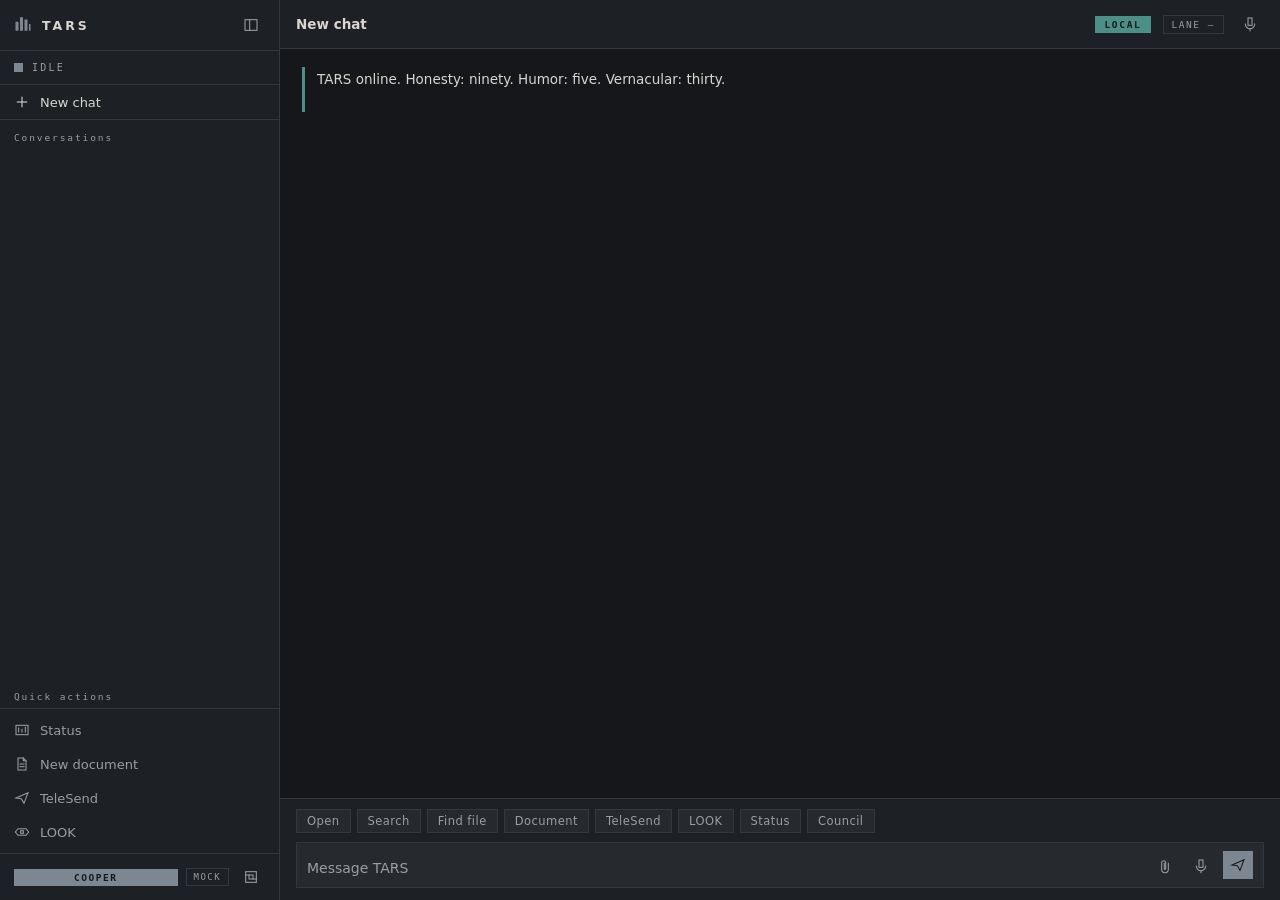
==== tars/app/index.html @ 4f1088f0 "[APP] P-APP-0 — Bridge shell + mock bridge: full anatomy, palette-exact, 52/52 selftest green" ====
<!DOCTYPE html>
<html lang="en">
<head>
<meta charset="utf-8">
<meta name="viewport" content="width=device-width, initial-scale=1">
<title>TARS</title>
<link rel="stylesheet" href="app.css">
</head>
<body>

<svg class="sprite" aria-hidden="true" focusable="false" xmlns="http://www.w3.org/2000/svg">
  <symbol id="ic-panel" viewBox="0 0 24 24"><rect x="3" y="4" width="18" height="16"></rect><line x1="10" y1="4" x2="10" y2="20"></line></symbol>
  <symbol id="ic-plus" viewBox="0 0 24 24"><line x1="12" y1="5" x2="12" y2="19"></line><line x1="5" y1="12" x2="19" y2="12"></line></symbol>
  <symbol id="ic-gauge" viewBox="0 0 24 24"><rect x="3" y="5" width="18" height="14"></rect><line x1="7" y1="15" x2="7" y2="9"></line><line x1="12" y1="15" x2="12" y2="11"></line><line x1="17" y1="15" x2="17" y2="8"></line></symbol>
  <symbol id="ic-doc" viewBox="0 0 24 24"><path d="M6 3h8l4 4v14H6z"></path><polyline points="14 3 14 7 18 7"></polyline><line x1="9" y1="12" x2="15" y2="12"></line><line x1="9" y1="16" x2="15" y2="16"></line></symbol>
  <symbol id="ic-send" viewBox="0 0 24 24"><polygon points="3 12 21 4 15 20 11 13"></polygon></symbol>
  <symbol id="ic-eye" viewBox="0 0 24 24"><path d="M2 12l4-5h12l4 5-4 5H6z"></path><rect x="10" y="10" width="4" height="4"></rect></symbol>
  <symbol id="ic-mic" viewBox="0 0 24 24"><rect x="9" y="3" width="6" height="11"></rect><path d="M5 12a7 7 0 0 0 14 0"></path><line x1="12" y1="19" x2="12" y2="22"></line></symbol>
  <symbol id="ic-clip" viewBox="0 0 24 24"><path d="M17 8v9a5 5 0 0 1-10 0V7a3 3 0 0 1 6 0v9a1 1 0 0 1-2 0V8"></path></symbol>
  <symbol id="ic-gear" viewBox="0 0 24 24"><rect x="9" y="9" width="6" height="6"></rect><rect x="4" y="4" width="16" height="16"></rect><line x1="4" y1="9" x2="9" y2="9"></line><line x1="15" y1="15" x2="20" y2="15"></line></symbol>
  <symbol id="ic-lock" viewBox="0 0 24 24"><rect x="5" y="11" width="14" height="9"></rect><path d="M8 11V8a4 4 0 0 1 8 0v3"></path></symbol>
  <symbol id="ic-back" viewBox="0 0 24 24"><line x1="20" y1="12" x2="5" y2="12"></line><polyline points="11 6 5 12 11 18"></polyline></symbol>
  <symbol id="ic-mark" viewBox="0 0 24 24"><rect x="2" y="9" width="4" height="12"></rect><rect x="8" y="3" width="4" height="18"></rect><rect x="14" y="6" width="4" height="15"></rect><rect x="20" y="12" width="2" height="9"></rect></symbol>
</svg>

<div class="shell" id="shell">

  <aside class="sidebar" id="sidebar">
    <div class="side-head">
      <span class="mark" aria-hidden="true"><svg class="glyph glyph-mark"><use href="#ic-mark"></use></svg></span>
      <span class="wordmark">TARS</span>
      <button type="button" class="icon-btn" id="collapse-btn" title="Collapse sidebar" aria-label="Collapse sidebar"><svg class="glyph"><use href="#ic-panel"></use></svg></button>
    </div>

    <div class="side-state" id="side-state">
      <span class="state-dot" id="state-dot" aria-hidden="true"></span>
      <span class="state-label" id="state-label">IDLE</span>
    </div>

    <button type="button" class="side-btn" id="new-chat-btn"><svg class="glyph"><use href="#ic-plus"></use></svg><span>New chat</span></button>

    <div class="side-section-title">Conversations</div>
    <ul class="chat-list" id="chat-list"></ul>

    <div class="side-section-title">Quick actions</div>
    <div class="quick-list" id="quick-list">
      <button type="button" class="side-btn" data-quick="status"><svg class="glyph"><use href="#ic-gauge"></use></svg><span>Status</span></button>
      <button type="button" class="side-btn" data-quick="document"><svg class="glyph"><use href="#ic-doc"></use></svg><span>New document</span></button>
      <button type="button" class="side-btn" data-quick="telesend"><svg class="glyph"><use href="#ic-send"></use></svg><span>TeleSend</span></button>
      <button type="button" class="side-btn" data-quick="look"><svg class="glyph"><use href="#ic-eye"></use></svg><span>LOOK</span></button>
    </div>

    <div class="side-foot">
      <span class="id-chip" id="id-chip">COOPER</span>
      <span class="mock-tag" id="mock-tag" hidden>MOCK</span>
      <button type="button" class="icon-btn" id="settings-btn" title="Settings" aria-label="Settings"><svg class="glyph"><use href="#ic-gear"></use></svg></button>
    </div>
  </aside>

  <main class="stage" id="stage">

    <section class="view view-chat" id="view-chat">
      <header class="stage-head">
        <h1 class="chat-title" id="chat-title">New chat</h1>
        <span class="hue-pill" id="hue-pill">LOCAL</span>
        <span class="lane-tag" id="lane-tag">LANE —</span>
        <button type="button" class="icon-btn" id="head-mic-btn" title="Push to talk" aria-label="Push to talk"><svg class="glyph"><use href="#ic-mic"></use></svg></button>
      </header>

      <div class="transcript" id="transcript">
        <div class="hero" id="hero">
          <svg class="hero-art" viewBox="0 0 240 120" aria-hidden="true">
            <rect x="24" y="30" width="26" height="66"></rect>
            <rect x="62" y="14" width="26" height="82"></rect>
            <rect x="100" y="38" width="26" height="58"></rect>
            <rect x="152" y="24" width="26" height="72"></rect>
            <rect x="190" y="46" width="26" height="50"></rect>
          </svg>
          <p class="hero-note" id="hero-note">Bridge shell. Assets land at Merge Day.</p>
        </div>
        <div class="messages" id="messages"></div>
      </div>

      <div class="voice-strip" id="voice-strip" hidden>
        <span class="voice-label" id="voice-label">LISTENING</span>
        <span class="voice-bars" id="voice-bars" aria-hidden="true"></span>
      </div>

      <div class="composer">
        <div class="chip-row" id="chip-row">
          <button type="button" class="chip" data-fill="open ">Open</button>
          <button type="button" class="chip" data-fill="search ">Search</button>
          <button type="button" class="chip" data-fill="find file ">Find file</button>
          <button type="button" class="chip" data-fill="document ">Document</button>
          <button type="button" class="chip" data-fill="telesend ">TeleSend</button>
          <button type="button" class="chip" data-fill="look">LOOK</button>
          <button type="button" class="chip" data-fill="status">Status</button>
          <button type="button" class="chip" data-fill="council ">Council</button>
        </div>
        <div class="input-bar">
          <textarea id="composer-input" class="composer-input" rows="1" placeholder="Message TARS" aria-label="Message TARS"></textarea>
          <input type="file" id="attach-input" class="attach-input" aria-hidden="true" tabindex="-1">
          <button type="button" class="icon-btn" id="attach-btn" title="Attach a file" aria-label="Attach a file"><svg class="glyph"><use href="#ic-clip"></use></svg></button>
          <button type="button" class="icon-btn" id="mic-btn" title="Push to talk" aria-label="Push to talk"><svg class="glyph"><use href="#ic-mic"></use></svg></button>
          <button type="button" class="go-btn" id="send-btn" title="Send" aria-label="Send"><svg class="glyph"><use href="#ic-send"></use></svg></button>
        </div>
      </div>
    </section>

    <section class="view view-settings" id="view-settings" hidden>
      <header class="stage-head">
        <button type="button" class="icon-btn" id="settings-back" title="Back to conversation" aria-label="Back to conversation"><svg class="glyph"><use href="#ic-back"></use></svg></button>
        <h1 class="chat-title">Settings</h1>
      </header>
      <div class="settings-body">
        <nav class="panel-nav"><button type="button" class="panel-tab is-on" id="tab-dials">Dials</button></nav>
        <div class="panel" id="panel-dials">
          <h2 class="panel-title">Command dials</h2>
          <p class="panel-note">Numbers, not personalities. Cooper's verified voice or this panel moves them.</p>

          <div class="dial-row is-locked">
            <div class="dial-head"><span class="dial-name"><svg class="glyph glyph-lock"><use href="#ic-lock"></use></svg>HONESTY</span><span class="dial-value" id="val-honesty">90</span></div>
            <input type="range" min="0" max="100" value="90" id="dial-honesty" class="dial-range" aria-label="Honesty">
          </div>

          <div class="dial-row">
            <div class="dial-head"><span class="dial-name">HUMOR</span><span class="dial-value" id="val-humor">5</span></div>
            <input type="range" min="0" max="100" value="5" id="dial-humor" class="dial-range" aria-label="Humor">
          </div>

          <div class="dial-row">
            <div class="dial-head"><span class="dial-name">VERNACULAR</span><span class="dial-value" id="val-vernacular">30</span></div>
            <input type="range" min="0" max="100" value="30" id="dial-vernacular" class="dial-range" aria-label="Vernacular">
          </div>

          <div class="dial-row">
            <div class="dial-head"><span class="dial-name">DISCRETION</span><span class="dial-value" id="val-discretion">95</span></div>
            <input type="range" min="0" max="100" value="95" id="dial-discretion" class="dial-range" aria-label="Discretion">
          </div>

          <div class="dial-row">
            <div class="dial-head"><span class="dial-name">TRUST</span><span class="dial-value" id="val-trust">25</span></div>
            <input type="range" min="0" max="100" value="25" id="dial-trust" class="dial-range" aria-label="Trust">
          </div>

          <div class="preset-row">
            <button type="button" class="preset" data-humor="5" data-vernacular="30">Recruit</button>
            <button type="button" class="preset" data-humor="0" data-vernacular="0">Docking</button>
            <button type="button" class="preset" data-humor="60" data-vernacular="60">Endurance</button>
          </div>

          <p class="dial-notice" id="dial-notice"></p>
        </div>
      </div>
    </section>

    <div class="closed-screen" id="closed-screen" hidden>
      <svg class="hero-art" viewBox="0 0 240 120" aria-hidden="true">
        <rect x="62" y="14" width="26" height="82"></rect>
        <rect x="100" y="38" width="26" height="58"></rect>
        <rect x="152" y="24" width="26" height="72"></rect>
      </svg>
      <p class="closed-label">OFF</p>
    </div>

  </main>
</div>

<div class="modal-scrim" id="modal-scrim" hidden>
  <div class="modal" role="dialog" aria-modal="true" aria-labelledby="modal-title">
    <h2 class="modal-title" id="modal-title">Confirm required</h2>
    <p class="modal-summary" id="modal-summary"></p>
    <p class="modal-target" id="modal-target"></p>
    <label class="modal-label" for="modal-input">Type YES to confirm</label>
    <input type="text" id="modal-input" class="modal-input" autocomplete="off" spellcheck="false">
    <div class="modal-actions">
      <button type="button" class="btn-quiet" id="modal-cancel">Cancel</button>
      <button type="button" class="btn-danger" id="modal-confirm">Confirm</button>
    </div>
  </div>
</div>

<script src="mock.js"></script>
<script src="app.js"></script>
</body>
</html>
---- tars/app/app.css ----
/* TARS Bridge app — Mission Display palette (bible §14). 0px radius, no shadows. */

:root {
  --bg: #15171B;
  --surface-1: #1D2024;
  --surface-2: #262A2F;
  --text: #D9D6CF;
  --text-dim: #9A9DA1;
  --border: #34383D;
  --steel: #7C8791;
  --cloud: #C98A3B;
  --local: #4C8F86;
  --error: #C1453B;
  --success: #7A9B5C;
  --thinking: #6E7C8C;
  --focus: #A7B3BA;
}

* { margin: 0; padding: 0; box-sizing: border-box; border-radius: 0; }

html, body {
  height: 100%;
  background: var(--bg);
  color: var(--text);
  font-family: "Segoe UI Variable", "Segoe UI", system-ui, sans-serif;
  font-size: 14px;
  overflow: hidden;
}

.sprite { position: absolute; width: 0; height: 0; }

.glyph {
  width: 16px;
  height: 16px;
  flex: none;
  fill: none;
  stroke: currentColor;
  stroke-width: 1.6;
  stroke-linecap: square;
  stroke-linejoin: miter;
}

.glyph-mark { width: 18px; height: 18px; fill: var(--steel); stroke: none; }
.glyph-lock { width: 13px; height: 13px; margin-right: 6px; }

button { font: inherit; color: inherit; background: none; border: none; cursor: pointer; }
button:focus-visible,
textarea:focus-visible,
input:focus-visible { outline: 1px solid var(--focus); outline-offset: -1px; }

.shell { display: flex; height: 100%; min-width: 960px; }

/* ── sidebar ───────────────────────────────────────────── */
.sidebar {
  width: 280px;
  flex: none;
  display: flex;
  flex-direction: column;
  background: var(--surface-1);
  border-right: 1px solid var(--border);
  overflow: hidden;
}

.shell.is-collapsed .sidebar { width: 52px; }
.shell.is-collapsed .wordmark,
.shell.is-collapsed .state-label,
.shell.is-collapsed .side-section-title,
.shell.is-collapsed .chat-list,
.shell.is-collapsed .side-btn span,
.shell.is-collapsed .id-chip,
.shell.is-collapsed .mock-tag { display: none; }
.shell.is-collapsed .side-head,
.shell.is-collapsed .side-foot,
.shell.is-collapsed .side-state,
.shell.is-collapsed .side-btn { justify-content: center; padding-left: 0; padding-right: 0; }

.side-head {
  display: flex;
  align-items: center;
  gap: 10px;
  padding: 12px 14px;
  border-bottom: 1px solid var(--border);
}

.wordmark { flex: 1; font-size: 12.5px; font-weight: 600; letter-spacing: .24em; color: var(--text); }

.icon-btn {
  width: 28px;
  height: 26px;
  display: flex;
  align-items: center;
  justify-content: center;
  color: var(--text-dim);
  border: 1px solid transparent;
}
.icon-btn:hover { color: var(--text); border-color: var(--border); background: var(--surface-2); }
.icon-btn.is-on { color: var(--bg); background: var(--steel); border-color: var(--steel); }

.side-state {
  display: flex;
  align-items: center;
  gap: 9px;
  padding: 11px 14px;
  border-bottom: 1px solid var(--border);
  font-family: ui-monospace, "Cascadia Mono", Consolas, monospace;
  font-size: 10px;
  letter-spacing: .22em;
  color: var(--text-dim);
}

.state-dot { width: 9px; height: 9px; flex: none; background: var(--steel); }

.side-btn {
  display: flex;
  align-items: center;
  gap: 10px;
  width: 100%;
  padding: 9px 14px;
  color: var(--text-dim);
  font-size: 13px;
  text-align: left;
}
.side-btn:hover { background: var(--surface-2); color: var(--text); }

#new-chat-btn { border-bottom: 1px solid var(--border); color: var(--text); }

.side-section-title {
  padding: 12px 14px 6px;
  font-family: ui-monospace, "Cascadia Mono", Consolas, monospace;
  font-size: 9.5px;
  letter-spacing: .2em;
  color: var(--text-dim);
}

.chat-list { flex: 1; min-height: 40px; overflow-y: auto; list-style: none; }

.chat-item {
  display: flex;
  align-items: baseline;
  gap: 8px;
  width: 100%;
  padding: 8px 14px;
  color: var(--text-dim);
  font-size: 13px;
  text-align: left;
  border-left: 2px solid transparent;
}
.chat-item:hover { background: var(--surface-2); color: var(--text); }
.chat-item.is-on { background: var(--surface-2); color: var(--text); border-left-color: var(--steel); }
.chat-item .ci-title { flex: 1; overflow: hidden; white-space: nowrap; text-overflow: ellipsis; }
.chat-item .ci-hue { width: 6px; height: 6px; flex: none; background: var(--border); }
.chat-item .ci-hue.hue-local { background: var(--local); }
.chat-item .ci-hue.hue-cloud { background: var(--cloud); }

.quick-list { border-top: 1px solid var(--border); padding: 4px 0; }

.side-foot {
  display: flex;
  align-items: center;
  gap: 8px;
  padding: 10px 14px;
  border-top: 1px solid var(--border);
}

.id-chip {
  flex: 1;
  padding: 3px 8px;
  font-family: ui-monospace, "Cascadia Mono", Consolas, monospace;
  font-size: 9.5px;
  letter-spacing: .16em;
  font-weight: 700;
  color: var(--bg);
  background: var(--steel);
  text-align: center;
}
.id-chip.is-guest { color: var(--text-dim); background: none; border: 1px solid var(--border); }

.mock-tag {
  padding: 3px 7px;
  font-family: ui-monospace, "Cascadia Mono", Consolas, monospace;
  font-size: 9px;
  letter-spacing: .16em;
  color: var(--text-dim);
  border: 1px solid var(--border);
}

/* ── stage ─────────────────────────────────────────────── */
.stage { position: relative; flex: 1; min-width: 0; display: flex; flex-direction: column; }

.view { display: flex; flex-direction: column; flex: 1; min-height: 0; }
.view[hidden] { display: none; }

.stage-head {
  display: flex;
  align-items: center;
  gap: 12px;
  padding: 11px 16px;
  border-bottom: 1px solid var(--border);
  background: var(--surface-1);
}

.chat-title { flex: 1; font-size: 13.5px; font-weight: 600; color: var(--text); overflow: hidden; white-space: nowrap; text-overflow: ellipsis; }

.hue-pill {
  padding: 3px 9px;
  font-family: ui-monospace, "Cascadia Mono", Consolas, monospace;
  font-size: 9.5px;
  font-weight: 700;
  letter-spacing: .18em;
  color: var(--bg);
  background: var(--local);
}
.hue-pill.is-cloud { background: var(--cloud); }

.lane-tag {
  padding: 3px 8px;
  font-family: ui-monospace, "Cascadia Mono", Consolas, monospace;
  font-size: 9.5px;
  letter-spacing: .16em;
  color: var(--text-dim);
  border: 1px solid var(--border);
}

/* ── transcript ────────────────────────────────────────── */
.transcript { flex: 1; min-height: 0; overflow-y: auto; padding: 18px 22px; }

.hero { display: flex; flex-direction: column; align-items: center; gap: 14px; padding: 56px 0 30px; }
.hero[hidden] { display: none; }
.hero-art { width: 240px; height: 120px; fill: var(--surface-2); stroke: var(--border); stroke-width: 1; }
.hero-note { font-family: ui-monospace, "Cascadia Mono", Consolas, monospace; font-size: 11px; letter-spacing: .12em; color: var(--text-dim); text-align: center; }

.messages { display: flex; flex-direction: column; gap: 12px; }

.msg { max-width: 78%; font-size: 13.5px; line-height: 1.5; }

.msg-cooper { align-self: flex-end; padding: 9px 12px; background: var(--surface-2); border: 1px solid var(--border); }

.msg-tars { align-self: flex-start; padding: 2px 0 2px 12px; border-left: 3px solid var(--border); }
.msg-tars.hue-local { border-left-color: var(--local); }
.msg-tars.hue-cloud { border-left-color: var(--cloud); }
.msg-tars.is-error { border-left-color: var(--error); }

.msg-text { white-space: pre-wrap; }

.msg-foot {
  display: flex;
  align-items: center;
  gap: 10px;
  margin-top: 6px;
  font-family: ui-monospace, "Cascadia Mono", Consolas, monospace;
  font-size: 9.5px;
  letter-spacing: .12em;
  color: var(--text-dim);
  visibility: hidden;
}
.msg-tars:hover .msg-foot,
.msg-tars:focus-within .msg-foot { visibility: visible; }
.msg-foot .lane-note { visibility: visible; }
.msg-act { color: var(--text-dim); }
.msg-act:hover { color: var(--text); }

.msg-transcript {
  align-self: flex-start;
  max-width: 78%;
  font-size: 12px;
  color: var(--text-dim);
  border-left: 3px solid var(--border);
  padding-left: 12px;
}

.gauge-card { align-self: flex-start; width: 78%; border: 1px solid var(--border); background: var(--surface-1); padding: 12px 14px; }
.gauge-card h3 { font-size: 11px; letter-spacing: .18em; font-weight: 600; color: var(--text-dim); margin-bottom: 10px; }
.gauge-row { display: flex; align-items: center; gap: 10px; margin-bottom: 6px; font-family: ui-monospace, "Cascadia Mono", Consolas, monospace; font-size: 10.5px; color: var(--text-dim); }
.gauge-row .g-name { width: 118px; flex: none; color: var(--text); }
.gauge-track { display: block; flex: 1; height: 7px; background: var(--surface-2); border: 1px solid var(--border); }
.gauge-fill { display: block; height: 100%; background: var(--steel); }
.gauge-fill.is-warn { background: var(--cloud); }
.gauge-fill.is-over { background: var(--error); }
.gauge-row .g-num { width: 76px; flex: none; text-align: right; }

/* ── voice strip ───────────────────────────────────────── */
.voice-strip {
  display: flex;
  align-items: center;
  gap: 12px;
  padding: 9px 22px;
  border-top: 1px solid var(--border);
  background: var(--surface-1);
}
.voice-strip[hidden] { display: none; }
.voice-label { font-family: ui-monospace, "Cascadia Mono", Consolas, monospace; font-size: 9.5px; letter-spacing: .24em; color: var(--local); }
.voice-strip.is-cloud .voice-label { color: var(--cloud); }
.voice-bars { display: flex; align-items: flex-end; gap: 3px; height: 20px; }
.voice-bars i { display: block; width: 4px; background: var(--local); }
.voice-strip.is-cloud .voice-bars i { background: var(--cloud); }

/* ── composer ──────────────────────────────────────────── */
.composer { border-top: 1px solid var(--border); background: var(--surface-1); padding: 10px 16px 12px; }

.chip-row { display: flex; flex-wrap: wrap; gap: 6px; margin-bottom: 9px; }
.chip {
  padding: 4px 10px;
  font-size: 11.5px;
  letter-spacing: .04em;
  color: var(--text-dim);
  background: var(--surface-2);
  border: 1px solid var(--border);
}
.chip:hover { color: var(--text); border-color: var(--steel); }

.input-bar { display: flex; align-items: flex-end; gap: 8px; padding: 8px 10px; background: var(--surface-2); border: 1px solid var(--border); }

.composer-input {
  flex: 1;
  max-height: 132px;
  resize: none;
  background: none;
  border: none;
  color: var(--text);
  font: inherit;
  line-height: 1.5;
}
.composer-input::placeholder { color: var(--text-dim); }

.attach-input { display: none; }

.go-btn {
  width: 30px;
  height: 28px;
  display: flex;
  align-items: center;
  justify-content: center;
  color: var(--bg);
  background: var(--steel);
}
.go-btn:hover { background: var(--focus); }

/* ── settings ──────────────────────────────────────────── */
.settings-body { flex: 1; min-height: 0; display: flex; overflow: hidden; }
.panel-nav { width: 200px; flex: none; border-right: 1px solid var(--border); background: var(--surface-1); padding: 10px 0; }
.panel-tab { display: block; width: 100%; padding: 9px 16px; text-align: left; font-size: 13px; color: var(--text-dim); border-left: 2px solid transparent; }
.panel-tab.is-on { color: var(--text); background: var(--surface-2); border-left-color: var(--steel); }

.panel { flex: 1; overflow-y: auto; padding: 22px 26px; max-width: 620px; }
.panel-title { font-size: 14px; font-weight: 600; margin-bottom: 6px; }
.panel-note { font-size: 12.5px; color: var(--text-dim); margin-bottom: 20px; }

.dial-row { margin-bottom: 18px; }
.dial-head { display: flex; align-items: center; justify-content: space-between; margin-bottom: 7px; }
.dial-name { display: flex; align-items: center; font-family: ui-monospace, "Cascadia Mono", Consolas, monospace; font-size: 10.5px; letter-spacing: .2em; color: var(--text); }
.dial-value { font-family: ui-monospace, "Cascadia Mono", Consolas, monospace; font-size: 11px; color: var(--text-dim); }

.dial-range { -webkit-appearance: none; appearance: none; width: 100%; height: 6px; background: var(--surface-2); border: 1px solid var(--border); }
.dial-range::-webkit-slider-thumb { -webkit-appearance: none; appearance: none; width: 12px; height: 18px; background: var(--steel); border: 1px solid var(--border); }
.dial-range::-moz-range-thumb { width: 12px; height: 18px; background: var(--steel); border: 1px solid var(--border); border-radius: 0; }
.is-locked .dial-range { background: var(--surface-1); }
.is-locked .dial-range::-webkit-slider-thumb { background: var(--text-dim); }
.is-locked .dial-range::-moz-range-thumb { background: var(--text-dim); }
.is-locked .dial-name { color: var(--text-dim); }

.preset-row { display: flex; gap: 8px; margin-top: 22px; }
.preset { padding: 6px 14px; font-size: 12px; color: var(--text-dim); background: var(--surface-2); border: 1px solid var(--border); }
.preset:hover { color: var(--text); border-color: var(--steel); }

.dial-notice { min-height: 18px; margin-top: 16px; font-size: 12.5px; color: var(--local); }
.dial-notice.is-refusal { color: var(--cloud); }

/* ── OFF screen ────────────────────────────────────────── */
.closed-screen {
  position: absolute;
  inset: 0;
  display: flex;
  flex-direction: column;
  align-items: center;
  justify-content: center;
  gap: 16px;
  background: var(--bg);
}
.closed-screen[hidden] { display: none; }
.closed-label { font-family: ui-monospace, "Cascadia Mono", Consolas, monospace; font-size: 11px; letter-spacing: .34em; color: var(--text-dim); }

/* ── confirm modal ─────────────────────────────────────── */
.modal-scrim {
  position: fixed;
  inset: 0;
  display: flex;
  align-items: center;
  justify-content: center;
  background: rgba(21, 23, 27, .82);
}
.modal-scrim[hidden] { display: none; }

.modal { width: 460px; padding: 20px 22px; background: var(--surface-1); border: 1px solid var(--error); }
.modal-title { font-size: 13px; letter-spacing: .16em; font-weight: 600; color: var(--error); margin-bottom: 12px; }
.modal-summary { font-size: 13.5px; line-height: 1.5; margin-bottom: 8px; }
.modal-target { font-family: ui-monospace, "Cascadia Mono", Consolas, monospace; font-size: 11.5px; color: var(--text-dim); margin-bottom: 16px; }
.modal-label { display: block; font-size: 11px; letter-spacing: .14em; color: var(--text-dim); margin-bottom: 6px; }
.modal-input { width: 100%; padding: 8px 10px; background: var(--surface-2); border: 1px solid var(--border); color: var(--text); font: inherit; }
.modal-actions { display: flex; justify-content: flex-end; gap: 8px; margin-top: 16px; }
.btn-quiet { padding: 7px 16px; font-size: 12.5px; color: var(--text-dim); background: var(--surface-2); border: 1px solid var(--border); }
.btn-quiet:hover { color: var(--text); }
.btn-danger { padding: 7px 16px; font-size: 12.5px; font-weight: 600; color: var(--bg); background: var(--error); }
.btn-danger:disabled { color: var(--text-dim); background: var(--surface-2); border: 1px solid var(--border); cursor: default; }

/* ── the five states (distinct at a glance) ────────────── */
.shell[data-state="IDLE"] .state-dot { background: var(--steel); }
.shell[data-state="ARMED"] .state-dot { background: var(--success); }
.shell[data-state="LISTENING"] .state-dot { background: var(--local); }
.shell[data-state="THINKING"] .state-dot { background: var(--thinking); }
.shell[data-state="SPEAKING"] .state-dot { background: var(--cloud); }
.shell[data-state="ERROR"] .state-dot { background: var(--error); }
.shell[data-state="OFF"] .state-dot { background: var(--border); }

.shell[data-state="LISTENING"] .side-state { color: var(--local); }
.shell[data-state="THINKING"] .side-state { color: var(--thinking); }
.shell[data-state="SPEAKING"] .side-state { color: var(--cloud); }
.shell[data-state="ERROR"] .side-state { color: var(--error); }

.shell[data-state="LISTENING"] .stage-head { border-bottom-color: var(--local); }
.shell[data-state="THINKING"] .stage-head { border-bottom-color: var(--thinking); }
.shell[data-state="SPEAKING"] .stage-head { border-bottom-color: var(--cloud); }
.shell[data-state="ERROR"] .stage-head { border-bottom-color: var(--error); }

.shell[data-state="LISTENING"] #mic-btn,
.shell[data-state="LISTENING"] #head-mic-btn { color: var(--bg); background: var(--local); border-color: var(--local); }
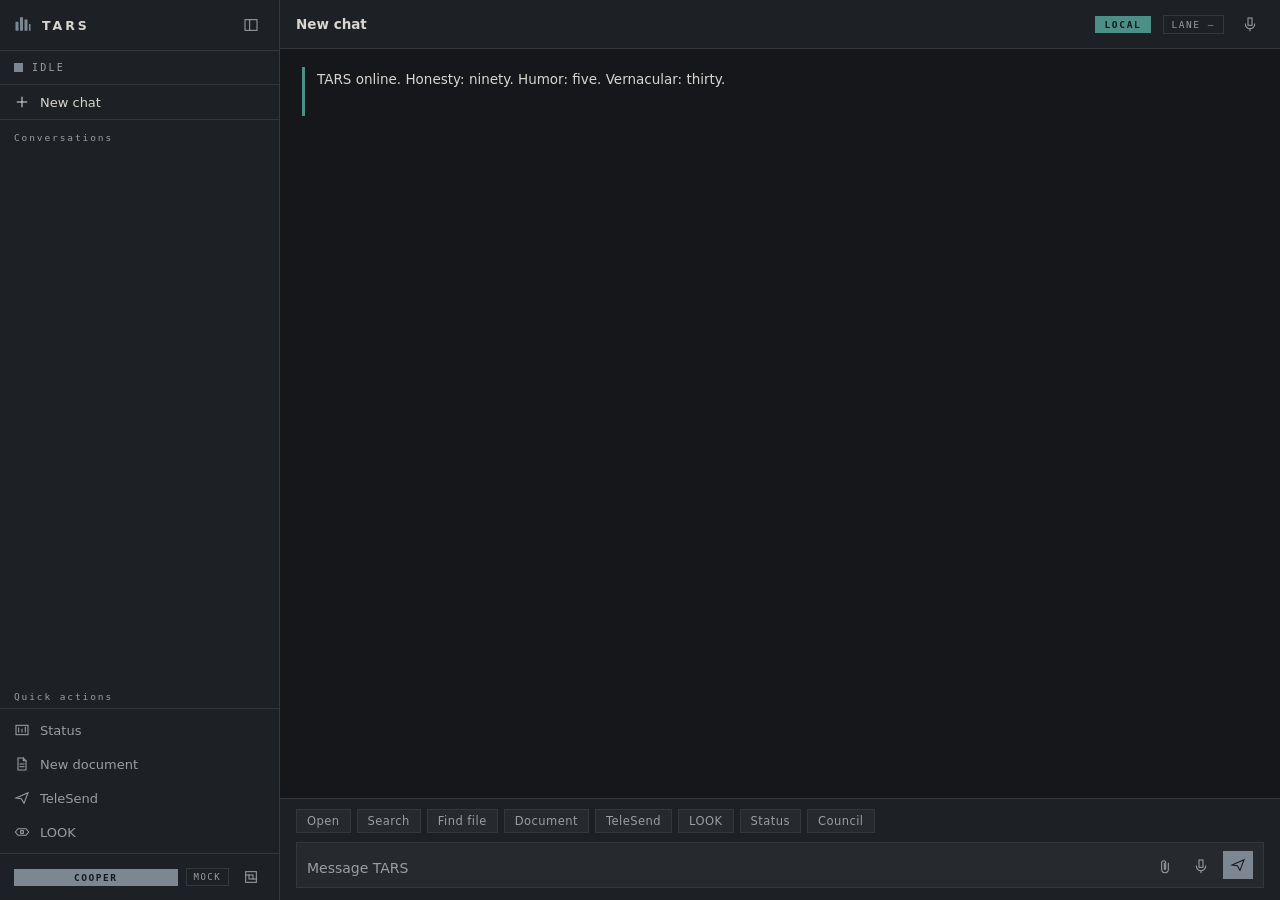
==== commit 38d1c8ae: "[APP] P-APP-1 — conversations wired: functional copy/read_aloud/redo, rAF-batched streaming with jum" ====
--- a/tars/app/index.html
+++ b/tars/app/index.html
@@ -20,6 +20,7 @@
   <symbol id="ic-gear" viewBox="0 0 24 24"><rect x="9" y="9" width="6" height="6"></rect><rect x="4" y="4" width="16" height="16"></rect><line x1="4" y1="9" x2="9" y2="9"></line><line x1="15" y1="15" x2="20" y2="15"></line></symbol>
   <symbol id="ic-lock" viewBox="0 0 24 24"><rect x="5" y="11" width="14" height="9"></rect><path d="M8 11V8a4 4 0 0 1 8 0v3"></path></symbol>
   <symbol id="ic-back" viewBox="0 0 24 24"><line x1="20" y1="12" x2="5" y2="12"></line><polyline points="11 6 5 12 11 18"></polyline></symbol>
+  <symbol id="ic-down" viewBox="0 0 24 24"><line x1="12" y1="4" x2="12" y2="18"></line><polyline points="6 12 12 18 18 12"></polyline></symbol>
   <symbol id="ic-mark" viewBox="0 0 24 24"><rect x="2" y="9" width="4" height="12"></rect><rect x="8" y="3" width="4" height="18"></rect><rect x="14" y="6" width="4" height="15"></rect><rect x="20" y="12" width="2" height="9"></rect></symbol>
 </svg>
 
@@ -80,6 +81,8 @@
         </div>
         <div class="messages" id="messages"></div>
       </div>
+
+      <button type="button" class="jump-pill" id="jump-pill" hidden><svg class="glyph"><use href="#ic-down"></use></svg><span>Jump to latest</span></button>
 
       <div class="voice-strip" id="voice-strip" hidden>
         <span class="voice-label" id="voice-label">LISTENING</span>
--- a/tars/app/app.css
+++ b/tars/app/app.css
@@ -139,14 +139,13 @@
   align-items: baseline;
   gap: 8px;
   width: 100%;
-  padding: 8px 14px;
+  padding: 8px 16px;
   color: var(--text-dim);
   font-size: 13px;
   text-align: left;
-  border-left: 2px solid transparent;
-}
-.chat-item:hover { background: var(--surface-2); color: var(--text); }
-.chat-item.is-on { background: var(--surface-2); color: var(--text); border-left-color: var(--steel); }
+}
+.chat-item:not(.is-on):hover { background: var(--surface-2); color: var(--text-dim); }
+.chat-item.is-on { background: var(--surface-2); color: var(--text); font-weight: 600; }
 .chat-item .ci-title { flex: 1; overflow: hidden; white-space: nowrap; text-overflow: ellipsis; }
 .chat-item .ci-hue { width: 6px; height: 6px; flex: none; background: var(--border); }
 .chat-item .ci-hue.hue-local { background: var(--local); }
@@ -256,8 +255,14 @@
 .msg-tars:hover .msg-foot,
 .msg-tars:focus-within .msg-foot { visibility: visible; }
 .msg-foot .lane-note { visibility: visible; }
-.msg-act { color: var(--text-dim); }
-.msg-act:hover { color: var(--text); }
+.msg-act { color: var(--text-dim); padding: 1px 4px; border: 1px solid transparent; }
+.msg-act:hover { color: var(--text); border-color: var(--border); }
+.msg-act:active { color: var(--bg); background: var(--steel); border-color: var(--steel); }
+.msg-act.is-copied { color: var(--bg); background: var(--success); border-color: var(--success); }
+.msg-act.is-speaking { color: var(--bg); background: var(--local); border-color: var(--local); }
+
+.msg-tars.is-redoing .msg-text { color: var(--thinking); }
+.msg-tars.is-redoing .msg-text:empty::after { content: "thinking"; letter-spacing: .16em; font-size: 10px; }
 
 .msg-transcript {
   align-self: flex-start;
@@ -277,6 +282,28 @@
 .gauge-fill.is-warn { background: var(--cloud); }
 .gauge-fill.is-over { background: var(--error); }
 .gauge-row .g-num { width: 76px; flex: none; text-align: right; }
+
+/* ── jump to latest ────────────────────────────────────── */
+.jump-pill {
+  align-self: center;
+  z-index: 2;
+  display: flex;
+  align-items: center;
+  gap: 7px;
+  height: 28px;
+  margin: 8px auto 0;
+  padding: 0 12px;
+  font-family: ui-monospace, "Cascadia Mono", Consolas, monospace;
+  font-size: 9.5px;
+  letter-spacing: .16em;
+  text-transform: uppercase;
+  color: var(--text);
+  background: var(--surface-2);
+  border: 1px solid var(--steel);
+}
+.jump-pill[hidden] { display: none; }
+.jump-pill:hover { color: var(--bg); background: var(--steel); }
+.jump-pill .glyph { width: 13px; height: 13px; }
 
 /* ── voice strip ───────────────────────────────────────── */
 .voice-strip {
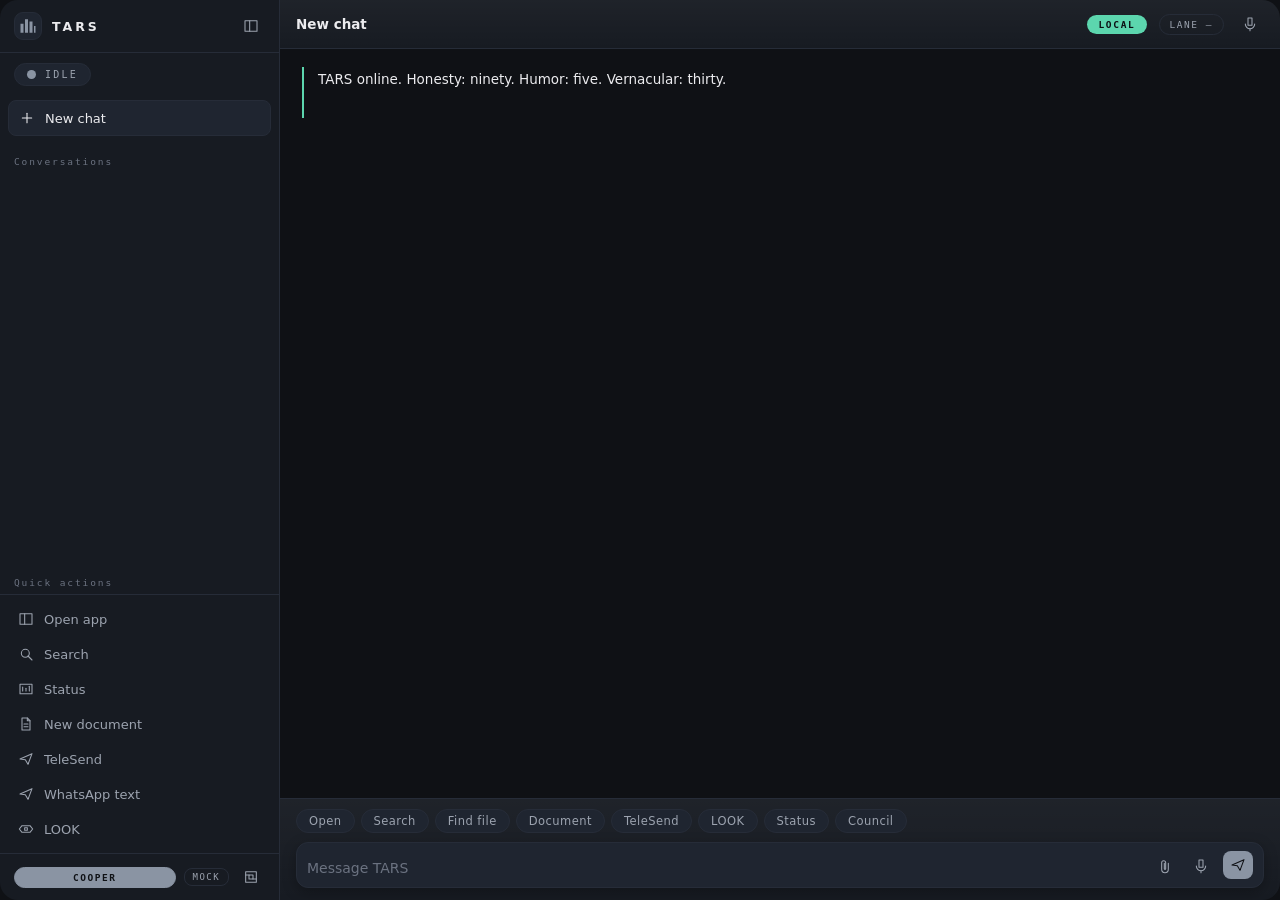
==== commit ba36bc22: "[APP] P-APP-3 operator surfaces: tool-call cards, result/file cards, TeleSend stage, LOOK band, chor" ====
--- a/tars/app/index.html
+++ b/tars/app/index.html
@@ -15,6 +15,7 @@
   <symbol id="ic-doc" viewBox="0 0 24 24"><path d="M6 3h8l4 4v14H6z"></path><polyline points="14 3 14 7 18 7"></polyline><line x1="9" y1="12" x2="15" y2="12"></line><line x1="9" y1="16" x2="15" y2="16"></line></symbol>
   <symbol id="ic-send" viewBox="0 0 24 24"><polygon points="3 12 21 4 15 20 11 13"></polygon></symbol>
   <symbol id="ic-eye" viewBox="0 0 24 24"><path d="M2 12l4-5h12l4 5-4 5H6z"></path><rect x="10" y="10" width="4" height="4"></rect></symbol>
+  <symbol id="ic-search" viewBox="0 0 24 24"><circle cx="11" cy="11" r="6"></circle><line x1="15" y1="15" x2="21" y2="21"></line></symbol>
   <symbol id="ic-mic" viewBox="0 0 24 24"><rect x="9" y="3" width="6" height="11"></rect><path d="M5 12a7 7 0 0 0 14 0"></path><line x1="12" y1="19" x2="12" y2="22"></line></symbol>
   <symbol id="ic-clip" viewBox="0 0 24 24"><path d="M17 8v9a5 5 0 0 1-10 0V7a3 3 0 0 1 6 0v9a1 1 0 0 1-2 0V8"></path></symbol>
   <symbol id="ic-gear" viewBox="0 0 24 24"><rect x="9" y="9" width="6" height="6"></rect><rect x="4" y="4" width="16" height="16"></rect><line x1="4" y1="9" x2="9" y2="9"></line><line x1="15" y1="15" x2="20" y2="15"></line></symbol>
@@ -22,6 +23,8 @@
   <symbol id="ic-back" viewBox="0 0 24 24"><line x1="20" y1="12" x2="5" y2="12"></line><polyline points="11 6 5 12 11 18"></polyline></symbol>
   <symbol id="ic-down" viewBox="0 0 24 24"><line x1="12" y1="4" x2="12" y2="18"></line><polyline points="6 12 12 18 18 12"></polyline></symbol>
   <symbol id="ic-mark" viewBox="0 0 24 24"><rect x="2" y="9" width="4" height="12"></rect><rect x="8" y="3" width="4" height="18"></rect><rect x="14" y="6" width="4" height="15"></rect><rect x="20" y="12" width="2" height="9"></rect></symbol>
+  <symbol id="ic-dir" viewBox="0 0 24 24"><path d="M3 6h7l2 3h9v10H3z"></path></symbol>
+  <symbol id="ic-wave" viewBox="0 0 24 24"><line x1="3" y1="10" x2="3" y2="14"></line><line x1="7" y1="6" x2="7" y2="18"></line><line x1="11" y1="9" x2="11" y2="15"></line><line x1="15" y1="4" x2="15" y2="20"></line><line x1="19" y1="8" x2="19" y2="16"></line></symbol>
 </svg>
 
 <div class="shell" id="shell">
@@ -45,9 +48,12 @@
 
     <div class="side-section-title">Quick actions</div>
     <div class="quick-list" id="quick-list">
+      <button type="button" class="side-btn" data-quick="open"><svg class="glyph"><use href="#ic-panel"></use></svg><span>Open app</span></button>
+      <button type="button" class="side-btn" data-quick="search"><svg class="glyph"><use href="#ic-search"></use></svg><span>Search</span></button>
       <button type="button" class="side-btn" data-quick="status"><svg class="glyph"><use href="#ic-gauge"></use></svg><span>Status</span></button>
       <button type="button" class="side-btn" data-quick="document"><svg class="glyph"><use href="#ic-doc"></use></svg><span>New document</span></button>
       <button type="button" class="side-btn" data-quick="telesend"><svg class="glyph"><use href="#ic-send"></use></svg><span>TeleSend</span></button>
+      <button type="button" class="side-btn" data-quick="whatsapp"><svg class="glyph"><use href="#ic-send"></use></svg><span>WhatsApp text</span></button>
       <button type="button" class="side-btn" data-quick="look"><svg class="glyph"><use href="#ic-eye"></use></svg><span>LOOK</span></button>
     </div>
 
@@ -67,6 +73,14 @@
         <span class="lane-tag" id="lane-tag">LANE —</span>
         <button type="button" class="icon-btn" id="head-mic-btn" title="Push to talk" aria-label="Push to talk"><svg class="glyph"><use href="#ic-mic"></use></svg></button>
       </header>
+
+      <div class="look-band" id="look-band" hidden>
+        <svg class="glyph lb-glyph" aria-hidden="true"><use href="#ic-eye"></use></svg>
+        <span class="lb-word">WATCHING</span>
+        <span class="lb-frames" id="look-frames">frame one</span>
+        <span class="lb-screen">frames screened at the classifier</span>
+        <button type="button" class="lb-stop" id="look-stop">stop</button>
+      </div>
 
       <div class="transcript" id="transcript">
         <div class="hero" id="hero">
@@ -116,7 +130,15 @@
         <h1 class="chat-title">Settings</h1>
       </header>
       <div class="settings-body">
-        <nav class="panel-nav"><button type="button" class="panel-tab is-on" id="tab-dials">Dials</button></nav>
+        <nav class="panel-nav" id="panel-nav">
+          <button type="button" class="panel-tab is-on" id="tab-dials" data-panel="dials">Dials</button>
+          <button type="button" class="panel-tab" id="tab-voice" data-panel="voice">Voice ID</button>
+          <button type="button" class="panel-tab" id="tab-keys" data-panel="keys">Key Gauge</button>
+          <button type="button" class="panel-tab" id="tab-privacy" data-panel="privacy">Privacy</button>
+          <button type="button" class="panel-tab" id="tab-memory" data-panel="memory">Memory</button>
+          <button type="button" class="panel-tab" id="tab-system" data-panel="system">System</button>
+          <button type="button" class="panel-tab" id="tab-about" data-panel="about">About</button>
+        </nav>
         <div class="panel" id="panel-dials">
           <h2 class="panel-title">Command dials</h2>
           <p class="panel-note">Numbers, not personalities. Cooper's verified voice or this panel moves them.</p>
@@ -147,13 +169,21 @@
           </div>
 
           <div class="preset-row">
-            <button type="button" class="preset" data-humor="5" data-vernacular="30">Recruit</button>
-            <button type="button" class="preset" data-humor="0" data-vernacular="0">Docking</button>
-            <button type="button" class="preset" data-humor="60" data-vernacular="60">Endurance</button>
-          </div>
+            <button type="button" class="preset" data-humor="5" data-vernacular="30">Recruit<span class="preset-spec">H5 / V30</span></button>
+            <button type="button" class="preset" data-humor="0" data-vernacular="0">Docking<span class="preset-spec">H0 / V0</span></button>
+            <button type="button" class="preset" data-humor="60" data-vernacular="60">Endurance<span class="preset-spec">H60 / V60</span></button>
+          </div>
+          <p class="panel-foot">Presets move humor and vernacular only. Honesty is not in any preset.</p>
 
           <p class="dial-notice" id="dial-notice"></p>
         </div>
+
+        <div class="panel panel-wide" id="panel-voice" hidden></div>
+        <div class="panel panel-wide" id="panel-keys" hidden></div>
+        <div class="panel" id="panel-privacy" hidden></div>
+        <div class="panel panel-wide" id="panel-memory" hidden></div>
+        <div class="panel" id="panel-system" hidden></div>
+        <div class="panel" id="panel-about" hidden></div>
       </div>
     </section>
 
--- a/tars/app/app.css
+++ b/tars/app/app.css
@@ -1,22 +1,38 @@
-/* TARS Bridge app — Mission Display palette (bible §14). 0px radius, no shadows. */
+/* TARS Bridge app — Mission Display v2 (bible §14 v1.2 · contract A4). Soft-round, soft-glass. */
 
 :root {
-  --bg: #15171B;
-  --surface-1: #1D2024;
-  --surface-2: #262A2F;
-  --text: #D9D6CF;
-  --text-dim: #9A9DA1;
-  --border: #34383D;
-  --steel: #7C8791;
-  --cloud: #C98A3B;
-  --local: #4C8F86;
-  --error: #C1453B;
-  --success: #7A9B5C;
-  --thinking: #6E7C8C;
-  --focus: #A7B3BA;
-}
-
-* { margin: 0; padding: 0; box-sizing: border-box; border-radius: 0; }
+  --bg: #0F1115;
+  --surface-1: #171B22;
+  --surface-2: #1F2530;
+  --surface-3: #262E3B;
+  --hairline: #262C38;
+  --text: #ECECEF;
+  --text-dim: #9CA3AF;
+  --text-faint: #6B7280;
+  --steel: #8A94A3;
+  --local: #5CD6AE;
+  --cloud: #F2AD4E;
+  --error: #E0655C;
+  --success: #7FBB6B;
+  --thinking: #8195AB;
+  --focus: #AAB6C4;
+  --on-local: #0B0E12;
+  --on-cloud: #191207;
+
+  --r-sm: 8px;
+  --r-md: 12px;
+  --r-lg: 16px;
+  --r-tile: 9px;
+  --r-shell: 18px;
+  --r-pill: 999px;
+  --r-dot: 50%;
+
+  --shadow-raised: 0 4px 14px rgba(0,0,0,.28);
+  --shadow-float: 0 10px 28px rgba(0,0,0,.38);
+  --sheen: linear-gradient(180deg, rgba(255,255,255,.035), rgba(255,255,255,0));
+}
+
+* { margin: 0; padding: 0; box-sizing: border-box; }
 
 html, body {
   height: 100%;
@@ -36,8 +52,8 @@
   fill: none;
   stroke: currentColor;
   stroke-width: 1.6;
-  stroke-linecap: square;
-  stroke-linejoin: miter;
+  stroke-linecap: round;
+  stroke-linejoin: round;
 }
 
 .glyph-mark { width: 18px; height: 18px; fill: var(--steel); stroke: none; }
@@ -48,7 +64,7 @@
 textarea:focus-visible,
 input:focus-visible { outline: 1px solid var(--focus); outline-offset: -1px; }
 
-.shell { display: flex; height: 100%; min-width: 960px; }
+.shell { display: flex; height: 100%; min-width: 960px; border-radius: var(--r-shell); overflow: hidden; }
 
 /* ── sidebar ───────────────────────────────────────────── */
 .sidebar {
@@ -57,7 +73,7 @@
   display: flex;
   flex-direction: column;
   background: var(--surface-1);
-  border-right: 1px solid var(--border);
+  border-right: 1px solid var(--hairline);
   overflow: hidden;
 }
 
@@ -71,15 +87,28 @@
 .shell.is-collapsed .mock-tag { display: none; }
 .shell.is-collapsed .side-head,
 .shell.is-collapsed .side-foot,
-.shell.is-collapsed .side-state,
 .shell.is-collapsed .side-btn { justify-content: center; padding-left: 0; padding-right: 0; }
+.shell.is-collapsed .side-state { justify-content: center; margin-left: auto; margin-right: auto; padding-left: 8px; padding-right: 8px; }
+.shell.is-collapsed .side-btn { width: 36px; }
 
 .side-head {
   display: flex;
   align-items: center;
   gap: 10px;
   padding: 12px 14px;
-  border-bottom: 1px solid var(--border);
+  border-bottom: 1px solid var(--hairline);
+}
+
+.mark {
+  width: 28px;
+  height: 28px;
+  flex: none;
+  display: flex;
+  align-items: center;
+  justify-content: center;
+  background: var(--surface-2);
+  border: 1px solid var(--hairline);
+  border-radius: var(--r-tile);
 }
 
 .wordmark { flex: 1; font-size: 12.5px; font-weight: 600; letter-spacing: .24em; color: var(--text); }
@@ -92,44 +121,52 @@
   justify-content: center;
   color: var(--text-dim);
   border: 1px solid transparent;
-}
-.icon-btn:hover { color: var(--text); border-color: var(--border); background: var(--surface-2); }
+  border-radius: var(--r-sm);
+}
+.icon-btn:hover { color: var(--text); border-color: var(--hairline); background: var(--surface-2); }
 .icon-btn.is-on { color: var(--bg); background: var(--steel); border-color: var(--steel); }
 
 .side-state {
   display: flex;
   align-items: center;
   gap: 9px;
-  padding: 11px 14px;
-  border-bottom: 1px solid var(--border);
+  width: max-content;
+  margin: 10px 14px;
+  padding: 5px 12px;
+  background: var(--surface-2);
+  border: 1px solid var(--hairline);
+  border-radius: var(--r-pill);
   font-family: ui-monospace, "Cascadia Mono", Consolas, monospace;
   font-size: 10px;
   letter-spacing: .22em;
   color: var(--text-dim);
 }
 
-.state-dot { width: 9px; height: 9px; flex: none; background: var(--steel); }
+.state-dot { width: 9px; height: 9px; flex: none; background: var(--steel); border-radius: var(--r-dot); }
 
 .side-btn {
   display: flex;
   align-items: center;
   gap: 10px;
-  width: 100%;
-  padding: 9px 14px;
+  width: calc(100% - 16px);
+  margin: 1px 8px;
+  padding: 9px 10px;
   color: var(--text-dim);
   font-size: 13px;
   text-align: left;
+  border-radius: var(--r-sm);
 }
 .side-btn:hover { background: var(--surface-2); color: var(--text); }
 
-#new-chat-btn { border-bottom: 1px solid var(--border); color: var(--text); }
+#new-chat-btn { margin-top: 4px; margin-bottom: 8px; color: var(--text); background: var(--surface-2); border: 1px solid var(--hairline); }
+#new-chat-btn:hover { background: var(--surface-3); }
 
 .side-section-title {
   padding: 12px 14px 6px;
   font-family: ui-monospace, "Cascadia Mono", Consolas, monospace;
   font-size: 9.5px;
   letter-spacing: .2em;
-  color: var(--text-dim);
+  color: var(--text-faint);
 }
 
 .chat-list { flex: 1; min-height: 40px; overflow-y: auto; list-style: none; }
@@ -138,49 +175,54 @@
   display: flex;
   align-items: baseline;
   gap: 8px;
-  width: 100%;
-  padding: 8px 16px;
+  width: calc(100% - 16px);
+  margin: 1px 8px;
+  padding: 8px 10px;
   color: var(--text-dim);
   font-size: 13px;
   text-align: left;
+  border-radius: var(--r-sm);
 }
 .chat-item:not(.is-on):hover { background: var(--surface-2); color: var(--text-dim); }
 .chat-item.is-on { background: var(--surface-2); color: var(--text); font-weight: 600; }
 .chat-item .ci-title { flex: 1; overflow: hidden; white-space: nowrap; text-overflow: ellipsis; }
-.chat-item .ci-hue { width: 6px; height: 6px; flex: none; background: var(--border); }
+.chat-item .ci-hue { width: 6px; height: 6px; flex: none; background: var(--hairline); border-radius: var(--r-pill); }
 .chat-item .ci-hue.hue-local { background: var(--local); }
 .chat-item .ci-hue.hue-cloud { background: var(--cloud); }
 
-.quick-list { border-top: 1px solid var(--border); padding: 4px 0; }
+.quick-list { border-top: 1px solid var(--hairline); padding: 6px 0; }
 
 .side-foot {
   display: flex;
   align-items: center;
   gap: 8px;
   padding: 10px 14px;
-  border-top: 1px solid var(--border);
+  border-top: 1px solid var(--hairline);
 }
 
 .id-chip {
   flex: 1;
-  padding: 3px 8px;
+  padding: 4px 10px;
   font-family: ui-monospace, "Cascadia Mono", Consolas, monospace;
   font-size: 9.5px;
   letter-spacing: .16em;
   font-weight: 700;
   color: var(--bg);
   background: var(--steel);
+  border: 1px solid var(--steel);
+  border-radius: var(--r-pill);
   text-align: center;
 }
-.id-chip.is-guest { color: var(--text-dim); background: none; border: 1px solid var(--border); }
+.id-chip.is-guest { color: var(--text-dim); background: none; border-color: var(--hairline); }
 
 .mock-tag {
-  padding: 3px 7px;
+  padding: 3px 8px;
   font-family: ui-monospace, "Cascadia Mono", Consolas, monospace;
   font-size: 9px;
   letter-spacing: .16em;
   color: var(--text-dim);
-  border: 1px solid var(--border);
+  border: 1px solid var(--hairline);
+  border-radius: var(--r-sm);
 }
 
 /* ── stage ─────────────────────────────────────────────── */
@@ -194,30 +236,33 @@
   align-items: center;
   gap: 12px;
   padding: 11px 16px;
-  border-bottom: 1px solid var(--border);
-  background: var(--surface-1);
+  border-bottom: 1px solid var(--hairline);
+  background-color: var(--surface-1);
+  background-image: var(--sheen);
 }
 
 .chat-title { flex: 1; font-size: 13.5px; font-weight: 600; color: var(--text); overflow: hidden; white-space: nowrap; text-overflow: ellipsis; }
 
 .hue-pill {
-  padding: 3px 9px;
+  padding: 4px 11px;
   font-family: ui-monospace, "Cascadia Mono", Consolas, monospace;
   font-size: 9.5px;
   font-weight: 700;
   letter-spacing: .18em;
-  color: var(--bg);
+  color: var(--on-local);
   background: var(--local);
-}
-.hue-pill.is-cloud { background: var(--cloud); }
+  border-radius: var(--r-pill);
+}
+.hue-pill.is-cloud { color: var(--on-cloud); background: var(--cloud); }
 
 .lane-tag {
-  padding: 3px 8px;
+  padding: 4px 10px;
   font-family: ui-monospace, "Cascadia Mono", Consolas, monospace;
   font-size: 9.5px;
   letter-spacing: .16em;
   color: var(--text-dim);
-  border: 1px solid var(--border);
+  border: 1px solid var(--hairline);
+  border-radius: var(--r-pill);
 }
 
 /* ── transcript ────────────────────────────────────────── */
@@ -225,16 +270,23 @@
 
 .hero { display: flex; flex-direction: column; align-items: center; gap: 14px; padding: 56px 0 30px; }
 .hero[hidden] { display: none; }
-.hero-art { width: 240px; height: 120px; fill: var(--surface-2); stroke: var(--border); stroke-width: 1; }
+.hero-art { width: 240px; height: 120px; fill: var(--surface-2); stroke: var(--hairline); stroke-width: 1; }
 .hero-note { font-family: ui-monospace, "Cascadia Mono", Consolas, monospace; font-size: 11px; letter-spacing: .12em; color: var(--text-dim); text-align: center; }
 
 .messages { display: flex; flex-direction: column; gap: 12px; }
 
 .msg { max-width: 78%; font-size: 13.5px; line-height: 1.5; }
 
-.msg-cooper { align-self: flex-end; padding: 9px 12px; background: var(--surface-2); border: 1px solid var(--border); }
-
-.msg-tars { align-self: flex-start; padding: 2px 0 2px 12px; border-left: 3px solid var(--border); }
+.msg-cooper {
+  align-self: flex-end;
+  padding: 10px 14px;
+  background: var(--surface-2);
+  border: 1px solid var(--hairline);
+  border-radius: var(--r-lg) var(--r-lg) var(--r-sm) var(--r-lg);
+  box-shadow: var(--shadow-raised);
+}
+
+.msg-tars { align-self: flex-start; padding: 2px 0 2px 14px; border-left: 2px solid var(--hairline); }
 .msg-tars.hue-local { border-left-color: var(--local); }
 .msg-tars.hue-cloud { border-left-color: var(--cloud); }
 .msg-tars.is-error { border-left-color: var(--error); }
@@ -255,11 +307,11 @@
 .msg-tars:hover .msg-foot,
 .msg-tars:focus-within .msg-foot { visibility: visible; }
 .msg-foot .lane-note { visibility: visible; }
-.msg-act { color: var(--text-dim); padding: 1px 4px; border: 1px solid transparent; }
-.msg-act:hover { color: var(--text); border-color: var(--border); }
+.msg-act { color: var(--text-dim); padding: 2px 7px; border: 1px solid transparent; border-radius: var(--r-sm); }
+.msg-act:hover { color: var(--text); border-color: var(--hairline); background: var(--surface-1); }
 .msg-act:active { color: var(--bg); background: var(--steel); border-color: var(--steel); }
 .msg-act.is-copied { color: var(--bg); background: var(--success); border-color: var(--success); }
-.msg-act.is-speaking { color: var(--bg); background: var(--local); border-color: var(--local); }
+.msg-act.is-speaking { color: var(--on-local); background: var(--local); border-color: var(--local); }
 
 .msg-tars.is-redoing .msg-text { color: var(--thinking); }
 .msg-tars.is-redoing .msg-text:empty::after { content: "thinking"; letter-spacing: .16em; font-size: 10px; }
@@ -269,16 +321,25 @@
   max-width: 78%;
   font-size: 12px;
   color: var(--text-dim);
-  border-left: 3px solid var(--border);
-  padding-left: 12px;
-}
-
-.gauge-card { align-self: flex-start; width: 78%; border: 1px solid var(--border); background: var(--surface-1); padding: 12px 14px; }
+  border-left: 2px solid var(--hairline);
+  padding-left: 14px;
+}
+
+.gauge-card {
+  align-self: flex-start;
+  width: 78%;
+  border: 1px solid var(--hairline);
+  background-color: var(--surface-1);
+  background-image: var(--sheen);
+  border-radius: var(--r-md);
+  box-shadow: var(--shadow-raised);
+  padding: 12px 14px;
+}
 .gauge-card h3 { font-size: 11px; letter-spacing: .18em; font-weight: 600; color: var(--text-dim); margin-bottom: 10px; }
 .gauge-row { display: flex; align-items: center; gap: 10px; margin-bottom: 6px; font-family: ui-monospace, "Cascadia Mono", Consolas, monospace; font-size: 10.5px; color: var(--text-dim); }
 .gauge-row .g-name { width: 118px; flex: none; color: var(--text); }
-.gauge-track { display: block; flex: 1; height: 7px; background: var(--surface-2); border: 1px solid var(--border); }
-.gauge-fill { display: block; height: 100%; background: var(--steel); }
+.gauge-track { display: block; flex: 1; height: 7px; background: var(--surface-2); border: 1px solid var(--hairline); border-radius: var(--r-pill); overflow: hidden; }
+.gauge-fill { display: block; height: 100%; background: var(--steel); border-radius: var(--r-pill); }
 .gauge-fill.is-warn { background: var(--cloud); }
 .gauge-fill.is-over { background: var(--error); }
 .gauge-row .g-num { width: 76px; flex: none; text-align: right; }
@@ -292,7 +353,7 @@
   gap: 7px;
   height: 28px;
   margin: 8px auto 0;
-  padding: 0 12px;
+  padding: 0 14px;
   font-family: ui-monospace, "Cascadia Mono", Consolas, monospace;
   font-size: 9.5px;
   letter-spacing: .16em;
@@ -300,6 +361,8 @@
   color: var(--text);
   background: var(--surface-2);
   border: 1px solid var(--steel);
+  border-radius: var(--r-pill);
+  box-shadow: var(--shadow-raised);
 }
 .jump-pill[hidden] { display: none; }
 .jump-pill:hover { color: var(--bg); background: var(--steel); }
@@ -311,31 +374,46 @@
   align-items: center;
   gap: 12px;
   padding: 9px 22px;
-  border-top: 1px solid var(--border);
+  border-top: 1px solid var(--hairline);
   background: var(--surface-1);
 }
 .voice-strip[hidden] { display: none; }
 .voice-label { font-family: ui-monospace, "Cascadia Mono", Consolas, monospace; font-size: 9.5px; letter-spacing: .24em; color: var(--local); }
 .voice-strip.is-cloud .voice-label { color: var(--cloud); }
 .voice-bars { display: flex; align-items: flex-end; gap: 3px; height: 20px; }
-.voice-bars i { display: block; width: 4px; background: var(--local); }
+.voice-bars i { display: block; width: 4px; background: var(--local); border-radius: var(--r-pill); }
 .voice-strip.is-cloud .voice-bars i { background: var(--cloud); }
 
 /* ── composer ──────────────────────────────────────────── */
-.composer { border-top: 1px solid var(--border); background: var(--surface-1); padding: 10px 16px 12px; }
+.composer {
+  border-top: 1px solid var(--hairline);
+  background-color: var(--surface-1);
+  background-image: var(--sheen);
+  padding: 10px 16px 12px;
+}
 
 .chip-row { display: flex; flex-wrap: wrap; gap: 6px; margin-bottom: 9px; }
 .chip {
-  padding: 4px 10px;
+  padding: 4px 12px;
   font-size: 11.5px;
   letter-spacing: .04em;
   color: var(--text-dim);
   background: var(--surface-2);
-  border: 1px solid var(--border);
+  border: 1px solid var(--hairline);
+  border-radius: var(--r-pill);
 }
 .chip:hover { color: var(--text); border-color: var(--steel); }
 
-.input-bar { display: flex; align-items: flex-end; gap: 8px; padding: 8px 10px; background: var(--surface-2); border: 1px solid var(--border); }
+.input-bar {
+  display: flex;
+  align-items: flex-end;
+  gap: 8px;
+  padding: 8px 10px;
+  background: var(--surface-2);
+  border: 1px solid var(--hairline);
+  border-radius: var(--r-md);
+  box-shadow: var(--shadow-raised);
+}
 
 .composer-input {
   flex: 1;
@@ -347,7 +425,7 @@
   font: inherit;
   line-height: 1.5;
 }
-.composer-input::placeholder { color: var(--text-dim); }
+.composer-input::placeholder { color: var(--text-faint); }
 
 .attach-input { display: none; }
 
@@ -359,13 +437,14 @@
   justify-content: center;
   color: var(--bg);
   background: var(--steel);
+  border-radius: var(--r-sm);
 }
 .go-btn:hover { background: var(--focus); }
 
 /* ── settings ──────────────────────────────────────────── */
 .settings-body { flex: 1; min-height: 0; display: flex; overflow: hidden; }
-.panel-nav { width: 200px; flex: none; border-right: 1px solid var(--border); background: var(--surface-1); padding: 10px 0; }
-.panel-tab { display: block; width: 100%; padding: 9px 16px; text-align: left; font-size: 13px; color: var(--text-dim); border-left: 2px solid transparent; }
+.panel-nav { width: 200px; flex: none; border-right: 1px solid var(--hairline); background: var(--surface-1); padding: 10px 0; }
+.panel-tab { display: block; width: calc(100% - 16px); margin: 1px 8px; padding: 9px 12px; text-align: left; font-size: 13px; color: var(--text-dim); border-left: 2px solid transparent; border-radius: var(--r-sm); }
 .panel-tab.is-on { color: var(--text); background: var(--surface-2); border-left-color: var(--steel); }
 
 .panel { flex: 1; overflow-y: auto; padding: 22px 26px; max-width: 620px; }
@@ -377,20 +456,324 @@
 .dial-name { display: flex; align-items: center; font-family: ui-monospace, "Cascadia Mono", Consolas, monospace; font-size: 10.5px; letter-spacing: .2em; color: var(--text); }
 .dial-value { font-family: ui-monospace, "Cascadia Mono", Consolas, monospace; font-size: 11px; color: var(--text-dim); }
 
-.dial-range { -webkit-appearance: none; appearance: none; width: 100%; height: 6px; background: var(--surface-2); border: 1px solid var(--border); }
-.dial-range::-webkit-slider-thumb { -webkit-appearance: none; appearance: none; width: 12px; height: 18px; background: var(--steel); border: 1px solid var(--border); }
-.dial-range::-moz-range-thumb { width: 12px; height: 18px; background: var(--steel); border: 1px solid var(--border); border-radius: 0; }
+.dial-range { -webkit-appearance: none; appearance: none; width: 100%; height: 6px; background: var(--surface-2); border: 1px solid var(--hairline); border-radius: var(--r-pill); }
+.dial-range::-webkit-slider-thumb { -webkit-appearance: none; appearance: none; width: 12px; height: 18px; background: var(--steel); border: 1px solid var(--hairline); border-radius: var(--r-sm); }
+.dial-range::-moz-range-thumb { width: 12px; height: 18px; background: var(--steel); border: 1px solid var(--hairline); border-radius: var(--r-sm); }
 .is-locked .dial-range { background: var(--surface-1); }
 .is-locked .dial-range::-webkit-slider-thumb { background: var(--text-dim); }
 .is-locked .dial-range::-moz-range-thumb { background: var(--text-dim); }
 .is-locked .dial-name { color: var(--text-dim); }
 
 .preset-row { display: flex; gap: 8px; margin-top: 22px; }
-.preset { padding: 6px 14px; font-size: 12px; color: var(--text-dim); background: var(--surface-2); border: 1px solid var(--border); }
+.preset { padding: 7px 15px; font-size: 12px; color: var(--text-dim); background: var(--surface-2); border: 1px solid var(--hairline); border-radius: var(--r-sm); }
 .preset:hover { color: var(--text); border-color: var(--steel); }
+
+.preset-spec { display: block; margin-top: 3px; font-family: ui-monospace, "Cascadia Mono", Consolas, monospace; font-size: 9.5px; letter-spacing: .12em; color: var(--text-dim); }
 
 .dial-notice { min-height: 18px; margin-top: 16px; font-size: 12.5px; color: var(--local); }
 .dial-notice.is-refusal { color: var(--cloud); }
+
+/* ── settings panels (P-APP-2) ─────────────────────────── */
+.panel[hidden] { display: none; }
+.panel-wide { max-width: 860px; }
+.panel-foot { margin-top: 18px; font-size: 11.5px; color: var(--text-dim); }
+.panel-section { margin-top: 24px; }
+.panel-section-title { font-family: ui-monospace, "Cascadia Mono", Consolas, monospace; font-size: 10px; letter-spacing: .2em; color: var(--text-dim); margin-bottom: 10px; }
+
+.rowset {
+  border: 1px solid var(--hairline);
+  background-color: var(--surface-1);
+  background-image: var(--sheen);
+  border-radius: var(--r-md);
+  box-shadow: var(--shadow-raised);
+  overflow: hidden;
+}
+.set-row { display: flex; align-items: center; gap: 10px; padding: 9px 12px; border-bottom: 1px solid var(--hairline); font-size: 12.5px; }
+.set-row:last-child { border-bottom: none; }
+.set-key { flex: none; width: 118px; color: var(--text); }
+.set-val { flex: 1; min-width: 0; color: var(--text-dim); }
+.set-row .set-val { overflow: hidden; white-space: nowrap; text-overflow: ellipsis; }
+.set-num { flex: none; width: 84px; text-align: right; font-family: ui-monospace, "Cascadia Mono", Consolas, monospace; font-size: 10.5px; color: var(--text-dim); white-space: nowrap; }
+
+.tier-chip { flex: none; width: 132px; text-align: center; padding: 3px 6px; font-family: ui-monospace, "Cascadia Mono", Consolas, monospace; font-size: 9.5px; letter-spacing: .1em; white-space: nowrap; color: var(--text-dim); border: 1px solid var(--hairline); border-radius: var(--r-pill); }
+.tier-chip.is-cooper { color: var(--on-local); background: var(--local); border-color: var(--local); }
+.tier-chip.is-family { color: var(--local); border-color: var(--local); }
+
+.print-glyph { display: flex; align-items: center; gap: 6px; flex: none; width: 126px; font-size: 11px; white-space: nowrap; color: var(--text-dim); }
+.print-glyph .glyph { width: 14px; height: 14px; color: var(--steel); }
+.print-glyph.is-none { color: var(--text-faint); }
+.print-glyph.is-none .glyph { color: var(--text-faint); }
+
+.wizard-list {
+  list-style: none;
+  border: 1px solid var(--hairline);
+  background-color: var(--surface-1);
+  background-image: var(--sheen);
+  border-radius: var(--r-md);
+  box-shadow: var(--shadow-raised);
+  overflow: hidden;
+}
+.wizard-step { display: flex; gap: 12px; padding: 8px 12px; border-bottom: 1px solid var(--hairline); font-size: 12.5px; color: var(--text-dim); }
+.wizard-step:last-child { border-bottom: none; }
+.wizard-step .w-num { flex: none; width: 62px; white-space: nowrap; font-family: ui-monospace, "Cascadia Mono", Consolas, monospace; font-size: 10.5px; color: var(--steel); }
+.wizard-step .w-text { flex: 1; color: var(--text); }
+.wizard-step .w-rounds { flex: none; font-family: ui-monospace, "Cascadia Mono", Consolas, monospace; font-size: 10px; letter-spacing: .1em; }
+
+.panel-btn { margin-top: 14px; padding: 8px 16px; font-size: 12.5px; color: var(--text); background: var(--surface-2); border: 1px solid var(--hairline); border-radius: var(--r-sm); }
+.panel-btn:hover { border-color: var(--steel); }
+.local-badge { display: inline-block; margin-left: 10px; padding: 3px 9px; font-family: ui-monospace, "Cascadia Mono", Consolas, monospace; font-size: 9.5px; letter-spacing: .12em; color: var(--local); border: 1px solid var(--local); border-radius: var(--r-pill); }
+
+.key-row { display: flex; align-items: center; gap: 10px; padding: 8px 12px; border-bottom: 1px solid var(--hairline); font-family: ui-monospace, "Cascadia Mono", Consolas, monospace; font-size: 10.5px; color: var(--text-dim); }
+.key-row:last-child { border-bottom: none; }
+.key-row.is-spent { color: var(--text-faint); }
+.key-row .k-slot { flex: none; width: 108px; color: var(--text); }
+.key-row.is-spent .k-slot { color: var(--text-dim); }
+.key-row .k-lane { flex: none; width: 66px; letter-spacing: .12em; }
+.key-track { display: block; flex: 1; height: 7px; background: var(--surface-2); border: 1px solid var(--hairline); border-radius: var(--r-pill); overflow: hidden; }
+.key-fill { display: block; height: 100%; background: var(--steel); border-radius: var(--r-pill); }
+.key-fill.is-warn { background: var(--cloud); }
+.key-fill.is-spent { background: var(--hairline); }
+.key-row .k-pct { flex: none; width: 42px; text-align: right; }
+.key-row .k-state { flex: none; width: 46px; text-align: right; letter-spacing: .1em; }
+.key-row.is-warn .k-state { color: var(--cloud); }
+
+.legend-row { display: flex; align-items: flex-start; gap: 12px; padding: 10px 12px; border-bottom: 1px solid var(--hairline); font-size: 12.5px; color: var(--text-dim); }
+.legend-row:last-child { border-bottom: none; }
+.legend-chip { flex: none; width: 66px; text-align: center; padding: 3px 0; font-family: ui-monospace, "Cascadia Mono", Consolas, monospace; font-size: 9.5px; letter-spacing: .14em; color: var(--on-local); background: var(--local); border-radius: var(--r-pill); }
+.legend-chip.is-cloud { color: var(--on-cloud); background: var(--cloud); }
+
+.rule-line { font-size: 13px; line-height: 1.55; color: var(--text); margin-bottom: 10px; }
+.rule-quote { padding: 10px 14px; border-left: 2px solid var(--local); background: var(--surface-1); border-radius: var(--r-sm); font-size: 12.5px; color: var(--text); }
+
+.brain-body { display: flex; gap: 16px; align-items: flex-start; }
+.brain-tree {
+  flex: none;
+  width: 330px;
+  max-height: 380px;
+  overflow-y: auto;
+  border: 1px solid var(--hairline);
+  background-color: var(--surface-1);
+  background-image: var(--sheen);
+  border-radius: var(--r-md);
+  box-shadow: var(--shadow-raised);
+  padding: 6px 0;
+}
+.tree-row { display: flex; align-items: center; gap: 8px; width: calc(100% - 12px); margin: 0 6px; padding: 5px 8px; text-align: left; font-size: 12.5px; color: var(--text-dim); border-radius: var(--r-sm); }
+.tree-row .glyph { width: 14px; height: 14px; color: var(--steel); }
+.tree-dir { color: var(--text); font-weight: 600; }
+.tree-file { padding-left: 26px; }
+.tree-file:hover { background: var(--surface-2); color: var(--text); }
+.tree-file.is-on { background: var(--surface-2); color: var(--text); font-weight: 600; }
+.tree-row .t-name { flex: 1; overflow: hidden; white-space: nowrap; text-overflow: ellipsis; }
+.tree-row .t-size { flex: none; font-family: ui-monospace, "Cascadia Mono", Consolas, monospace; font-size: 9.5px; color: var(--text-dim); }
+
+.brain-pane {
+  flex: 1;
+  min-width: 0;
+  min-height: 200px;
+  border: 1px solid var(--hairline);
+  background-color: var(--surface-1);
+  background-image: var(--sheen);
+  border-radius: var(--r-md);
+  box-shadow: var(--shadow-raised);
+  padding: 12px 14px;
+}
+.pane-path { font-family: ui-monospace, "Cascadia Mono", Consolas, monospace; font-size: 10.5px; letter-spacing: .08em; color: var(--steel); margin-bottom: 4px; }
+.pane-meta { font-family: ui-monospace, "Cascadia Mono", Consolas, monospace; font-size: 9.5px; color: var(--text-dim); margin-bottom: 12px; }
+.pane-text { font-size: 12.5px; line-height: 1.6; color: var(--text); white-space: pre-wrap; }
+.pane-empty { font-size: 12.5px; color: var(--text-dim); }
+
+.meter-row { display: flex; align-items: center; gap: 10px; padding: 9px 12px; border-bottom: 1px solid var(--hairline); font-family: ui-monospace, "Cascadia Mono", Consolas, monospace; font-size: 10.5px; color: var(--text-dim); }
+.meter-row:last-child { border-bottom: none; }
+.meter-row .m-name { flex: none; width: 118px; color: var(--text); }
+.meter-track { display: block; flex: 1; height: 7px; background: var(--surface-2); border: 1px solid var(--hairline); border-radius: var(--r-pill); overflow: hidden; }
+.meter-fill { display: block; height: 100%; background: var(--steel); border-radius: var(--r-pill); }
+.meter-fill.is-warn { background: var(--cloud); }
+.meter-row .m-num { flex: none; width: 150px; text-align: right; }
+
+.about-name { font-size: 15px; font-weight: 600; color: var(--text); margin-bottom: 10px; }
+.about-line { font-size: 12.5px; color: var(--text-dim); margin-bottom: 6px; }
+.about-line.is-version { font-family: ui-monospace, "Cascadia Mono", Consolas, monospace; font-size: 11px; letter-spacing: .1em; color: var(--steel); }
+
+/* ── operator cards (pattern canon §7-§8 · bible §16-§18) ──
+   One card skeleton serves tool-calls, result lists and the TeleSend stage. Steel
+   hairline at rest; focus ring while the gate is open; dim once cancelled. */
+.op-card {
+  align-self: flex-start;
+  width: 78%;
+  padding: 11px 13px;
+  background-color: var(--surface-1);
+  background-image: var(--sheen);
+  border: 1px solid var(--steel);
+  border-radius: var(--r-md);
+  box-shadow: var(--shadow-raised);
+}
+.op-card.is-awaiting { border-color: var(--focus); }
+.op-card.is-cancelled { border-color: var(--hairline); opacity: .62; }
+.op-card.is-done { border-color: var(--hairline); }
+
+.op-head { display: flex; align-items: center; gap: 9px; }
+.op-glyph { width: 15px; height: 15px; flex: none; fill: none; stroke: var(--steel); stroke-width: 1.6; }
+.op-card.is-awaiting .op-glyph { stroke: var(--focus); }
+.op-card.is-done .op-glyph { stroke: var(--local); }
+.op-card.is-cancelled .op-glyph { stroke: var(--text-faint); }
+
+.op-intent {
+  flex: 1;
+  min-width: 0;
+  font-family: ui-monospace, "Cascadia Mono", Consolas, monospace;
+  font-size: 10.5px;
+  letter-spacing: .1em;
+  color: var(--text);
+  overflow: hidden;
+  white-space: nowrap;
+  text-overflow: ellipsis;
+}
+.op-target { color: var(--text-dim); }
+
+.op-status {
+  flex: none;
+  padding: 3px 10px;
+  font-family: ui-monospace, "Cascadia Mono", Consolas, monospace;
+  font-size: 9px;
+  font-weight: 700;
+  letter-spacing: .16em;
+  color: var(--text-dim);
+  border: 1px solid var(--hairline);
+  border-radius: var(--r-pill);
+}
+.op-card.is-awaiting .op-status { color: var(--on-cloud); background: var(--cloud); border-color: var(--cloud); }
+.op-card.is-done .op-status { color: var(--on-local); background: var(--local); border-color: var(--local); }
+.op-card.is-cancelled .op-status { color: var(--text-faint); }
+
+.op-note {
+  margin-top: 7px;
+  font-size: 11.5px;
+  line-height: 1.45;
+  color: var(--text-dim);
+}
+
+/* result cards — search hits and generated documents, never raw dumps */
+.op-results { margin-top: 9px; display: flex; flex-direction: column; gap: 6px; }
+.res-card {
+  display: flex;
+  align-items: center;
+  gap: 10px;
+  padding: 8px 10px;
+  background: var(--surface-2);
+  border: 1px solid var(--hairline);
+  border-radius: var(--r-sm);
+  text-align: left;
+  width: 100%;
+}
+.res-card:hover { border-color: var(--steel); }
+.res-card.is-open { border-color: var(--local); }
+.res-rank {
+  flex: none;
+  width: 20px;
+  font-family: ui-monospace, "Cascadia Mono", Consolas, monospace;
+  font-size: 10px;
+  color: var(--text-faint);
+}
+.res-body { flex: 1; min-width: 0; }
+.res-title { font-size: 12.5px; color: var(--text); overflow: hidden; white-space: nowrap; text-overflow: ellipsis; }
+.res-source {
+  font-family: ui-monospace, "Cascadia Mono", Consolas, monospace;
+  font-size: 9.5px;
+  letter-spacing: .1em;
+  color: var(--text-faint);
+  margin-top: 2px;
+}
+.res-open {
+  flex: none;
+  padding: 3px 9px;
+  font-family: ui-monospace, "Cascadia Mono", Consolas, monospace;
+  font-size: 9px;
+  letter-spacing: .14em;
+  color: var(--text-dim);
+  border: 1px solid var(--hairline);
+  border-radius: var(--r-pill);
+}
+.res-card.is-open .res-open { color: var(--on-local); background: var(--local); border-color: var(--local); }
+.res-glyph { width: 15px; height: 15px; flex: none; fill: none; stroke: var(--steel); stroke-width: 1.6; }
+
+/* TeleSend stage card — what to whom, one gate */
+.stage-line { display: flex; align-items: center; gap: 9px; margin-top: 9px; }
+.stage-what, .stage-whom {
+  padding: 5px 10px;
+  font-size: 12px;
+  color: var(--text);
+  background: var(--surface-2);
+  border: 1px solid var(--hairline);
+  border-radius: var(--r-sm);
+}
+.stage-arrow { font-family: ui-monospace, "Cascadia Mono", Consolas, monospace; font-size: 11px; color: var(--text-faint); }
+.stage-link {
+  margin-top: 7px;
+  font-family: ui-monospace, "Cascadia Mono", Consolas, monospace;
+  font-size: 10px;
+  color: var(--text-faint);
+  word-break: break-all;
+}
+
+/* ── LOOK session band (bible §19 — amber: frames go to cloud eyes) ── */
+.look-band {
+  display: flex;
+  align-items: center;
+  gap: 12px;
+  padding: 9px 16px;
+  background-color: var(--surface-1);
+  background-image: var(--sheen);
+  border-bottom: 1px solid var(--cloud);
+}
+.look-band[hidden] { display: none; }
+.lb-glyph { width: 16px; height: 16px; flex: none; fill: none; stroke: var(--cloud); stroke-width: 1.6; }
+.lb-word {
+  font-family: ui-monospace, "Cascadia Mono", Consolas, monospace;
+  font-size: 9.5px;
+  font-weight: 700;
+  letter-spacing: .2em;
+  color: var(--on-cloud);
+  background: var(--cloud);
+  padding: 3px 10px;
+  border-radius: var(--r-pill);
+}
+.lb-frames {
+  font-family: ui-monospace, "Cascadia Mono", Consolas, monospace;
+  font-size: 10.5px;
+  letter-spacing: .1em;
+  color: var(--cloud);
+}
+.lb-screen { flex: 1; font-size: 11.5px; color: var(--text-dim); }
+.lb-stop {
+  flex: none;
+  padding: 4px 12px;
+  font-family: ui-monospace, "Cascadia Mono", Consolas, monospace;
+  font-size: 9.5px;
+  letter-spacing: .14em;
+  color: var(--text-dim);
+  border: 1px solid var(--hairline);
+  border-radius: var(--r-pill);
+}
+.lb-stop:hover { color: var(--text); border-color: var(--steel); }
+
+/* ── keyboard chords in About (text only, no art) ── */
+.chord-row {
+  display: flex;
+  align-items: baseline;
+  gap: 12px;
+  margin-top: 7px;
+  font-size: 12.5px;
+  color: var(--text-dim);
+}
+.chord-keys {
+  flex: none;
+  width: 116px;
+  font-family: ui-monospace, "Cascadia Mono", Consolas, monospace;
+  font-size: 11px;
+  letter-spacing: .08em;
+  color: var(--text);
+}
 
 /* ── OFF screen ────────────────────────────────────────── */
 .closed-screen {
@@ -413,21 +796,29 @@
   display: flex;
   align-items: center;
   justify-content: center;
-  background: rgba(21, 23, 27, .82);
+  background: rgba(15,17,21,.82);
 }
 .modal-scrim[hidden] { display: none; }
 
-.modal { width: 460px; padding: 20px 22px; background: var(--surface-1); border: 1px solid var(--error); }
+.modal {
+  width: 460px;
+  padding: 20px 22px;
+  background-color: var(--surface-1);
+  background-image: var(--sheen);
+  border: 1px solid var(--error);
+  border-radius: var(--r-lg);
+  box-shadow: var(--shadow-float);
+}
 .modal-title { font-size: 13px; letter-spacing: .16em; font-weight: 600; color: var(--error); margin-bottom: 12px; }
 .modal-summary { font-size: 13.5px; line-height: 1.5; margin-bottom: 8px; }
 .modal-target { font-family: ui-monospace, "Cascadia Mono", Consolas, monospace; font-size: 11.5px; color: var(--text-dim); margin-bottom: 16px; }
 .modal-label { display: block; font-size: 11px; letter-spacing: .14em; color: var(--text-dim); margin-bottom: 6px; }
-.modal-input { width: 100%; padding: 8px 10px; background: var(--surface-2); border: 1px solid var(--border); color: var(--text); font: inherit; }
+.modal-input { width: 100%; padding: 9px 11px; background: var(--surface-2); border: 1px solid var(--hairline); border-radius: var(--r-sm); color: var(--text); font: inherit; }
 .modal-actions { display: flex; justify-content: flex-end; gap: 8px; margin-top: 16px; }
-.btn-quiet { padding: 7px 16px; font-size: 12.5px; color: var(--text-dim); background: var(--surface-2); border: 1px solid var(--border); }
+.btn-quiet { padding: 8px 16px; font-size: 12.5px; color: var(--text-dim); background: var(--surface-2); border: 1px solid var(--hairline); border-radius: var(--r-sm); }
 .btn-quiet:hover { color: var(--text); }
-.btn-danger { padding: 7px 16px; font-size: 12.5px; font-weight: 600; color: var(--bg); background: var(--error); }
-.btn-danger:disabled { color: var(--text-dim); background: var(--surface-2); border: 1px solid var(--border); cursor: default; }
+.btn-danger { padding: 8px 16px; font-size: 12.5px; font-weight: 600; color: var(--bg); background: var(--error); border: 1px solid var(--error); border-radius: var(--r-sm); }
+.btn-danger:disabled { color: var(--text-faint); background: rgba(31,37,48,.45); border-color: var(--hairline); cursor: default; }
 
 /* ── the five states (distinct at a glance) ────────────── */
 .shell[data-state="IDLE"] .state-dot { background: var(--steel); }
@@ -436,7 +827,7 @@
 .shell[data-state="THINKING"] .state-dot { background: var(--thinking); }
 .shell[data-state="SPEAKING"] .state-dot { background: var(--cloud); }
 .shell[data-state="ERROR"] .state-dot { background: var(--error); }
-.shell[data-state="OFF"] .state-dot { background: var(--border); }
+.shell[data-state="OFF"] .state-dot { background: var(--hairline); }
 
 .shell[data-state="LISTENING"] .side-state { color: var(--local); }
 .shell[data-state="THINKING"] .side-state { color: var(--thinking); }
@@ -449,4 +840,4 @@
 .shell[data-state="ERROR"] .stage-head { border-bottom-color: var(--error); }
 
 .shell[data-state="LISTENING"] #mic-btn,
-.shell[data-state="LISTENING"] #head-mic-btn { color: var(--bg); background: var(--local); border-color: var(--local); }
+.shell[data-state="LISTENING"] #head-mic-btn { color: var(--on-local); background: var(--local); border-color: var(--local); }
